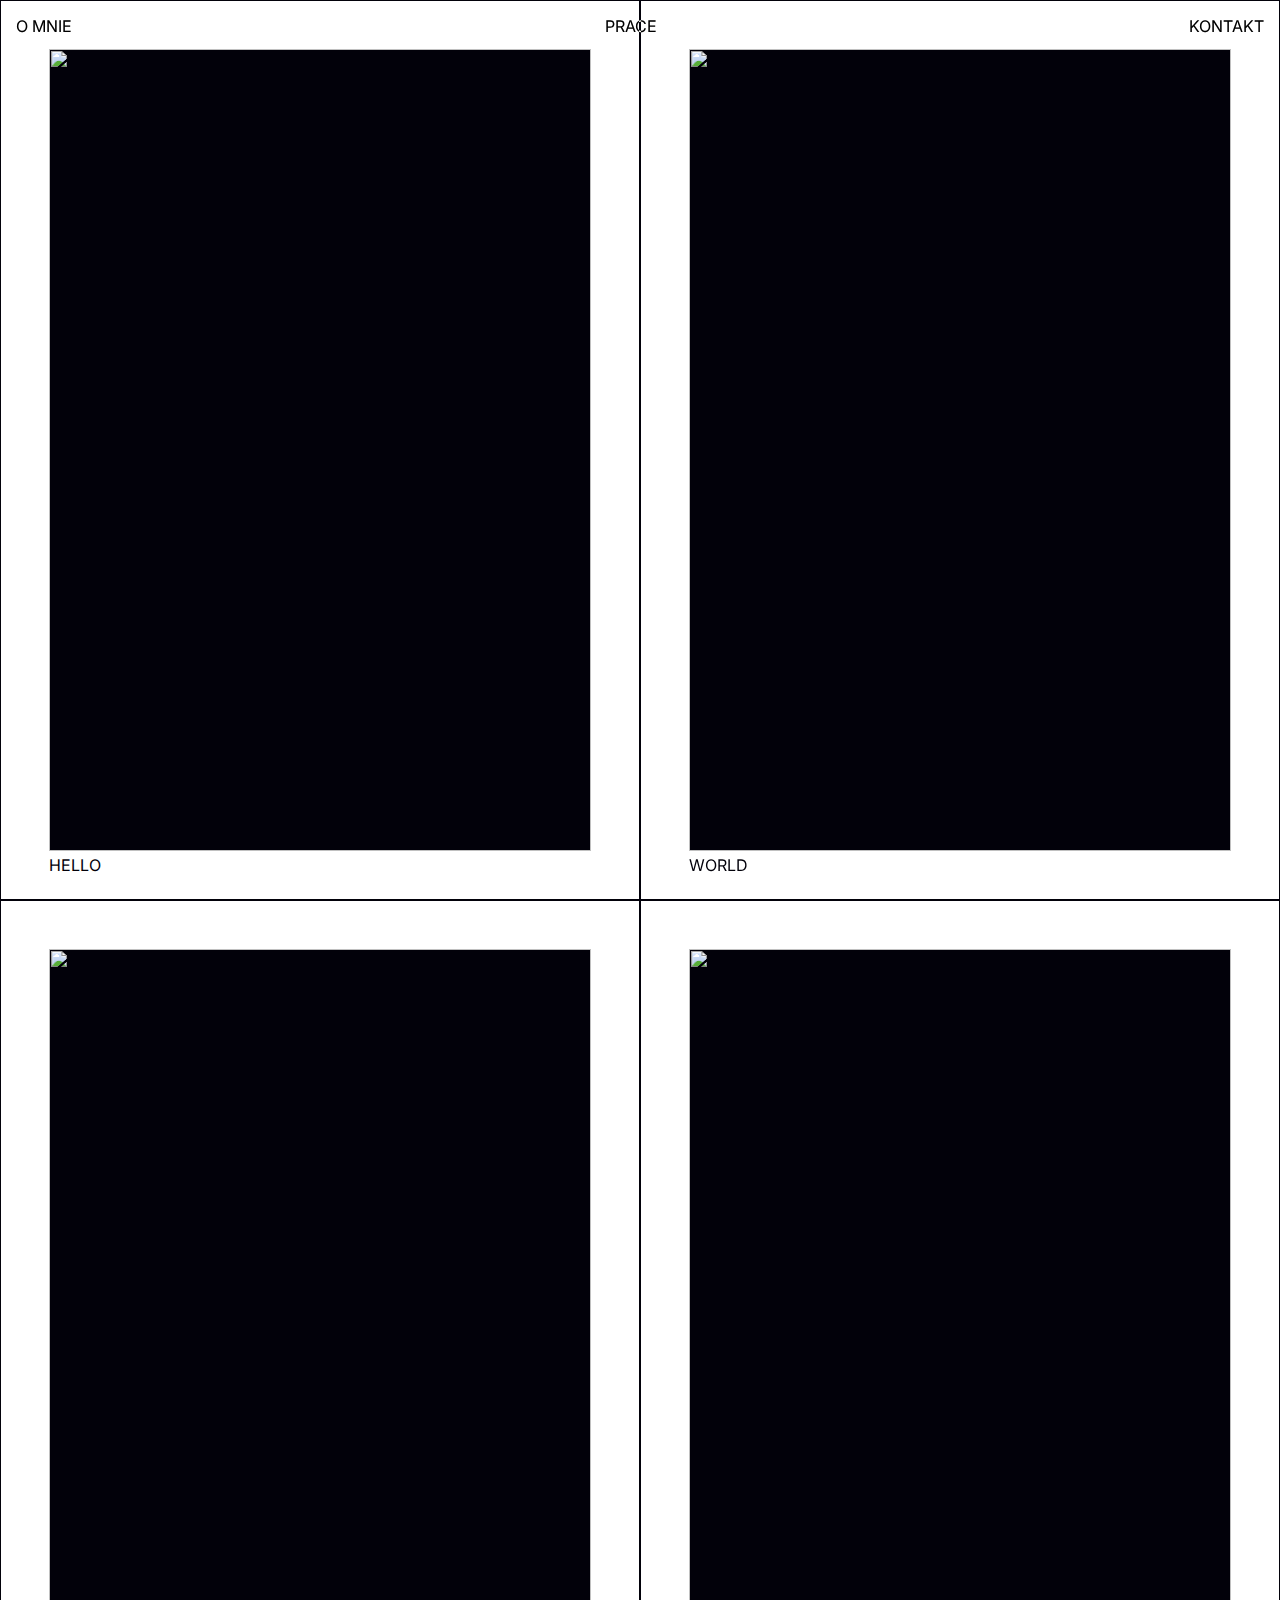
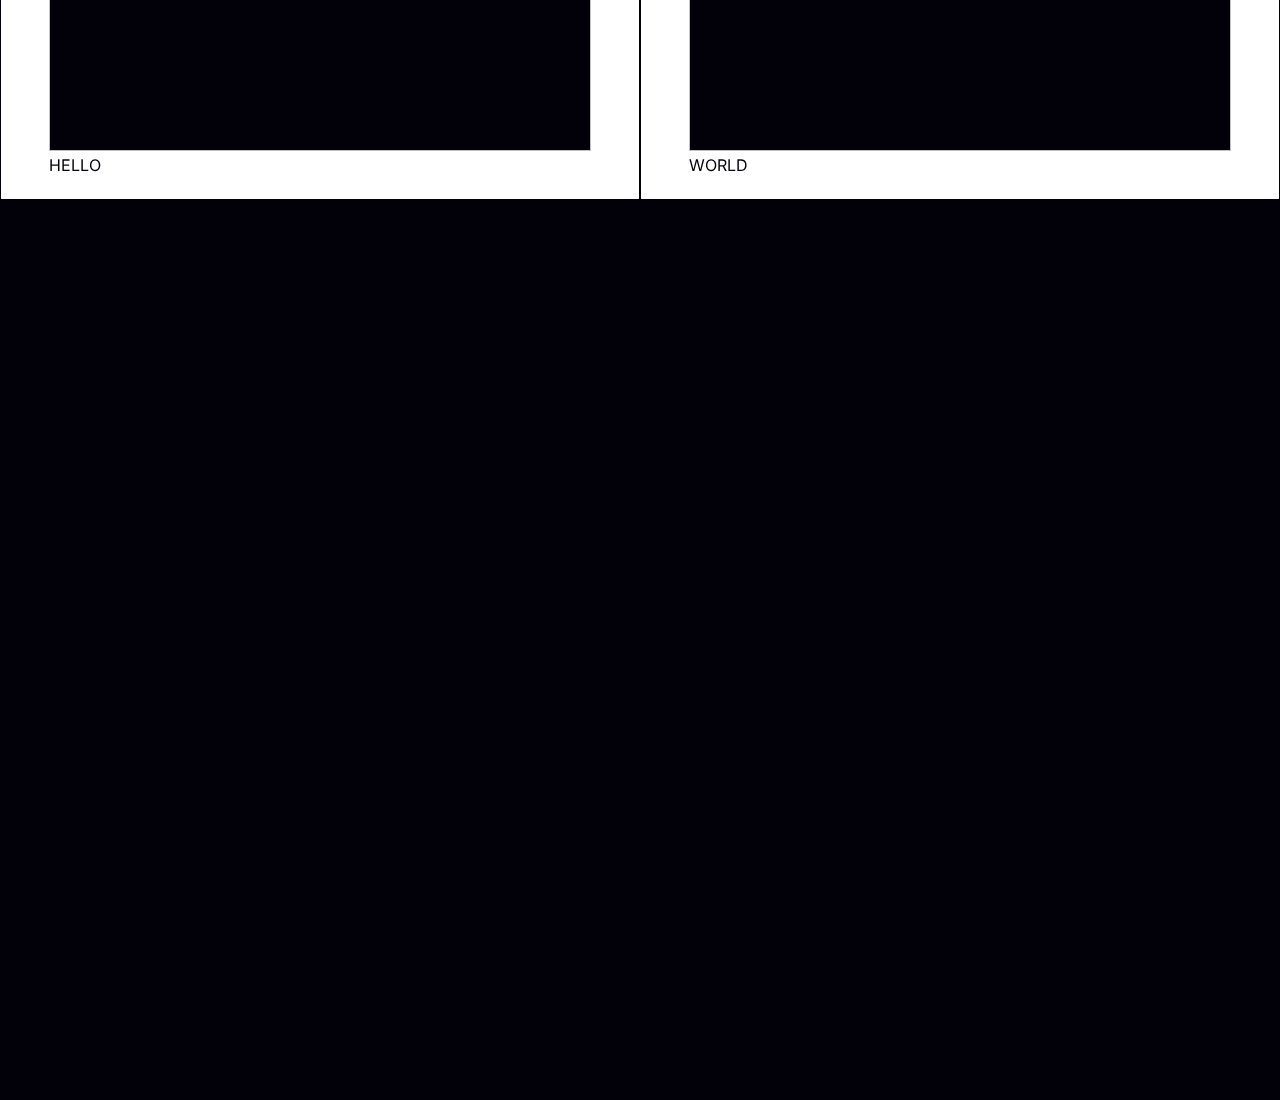
==== work.html @ bded9b58 "Add files via upload" ====
<!DOCTYPE html>
<html lang="en">
<head>
    <meta charset="UTF-8">
    <meta name="viewport" content="width=device-width, initial-scale=1.0">
    <link rel="stylesheet" href="stylesheets/work_stylesheet.css">
    <link rel="preconnect" href="https://fonts.googleapis.com"><link rel="preconnect" href="https://fonts.gstatic.com" crossorigin><link href="https://fonts.googleapis.com/css2?family=Inter:ital,opsz,wght@0,14..32,100..900;1,14..32,100..900&family=Kings&family=Sorts+Mill+Goudy:ital@0;1&display=swap" rel="stylesheet">
    <title>Portfolio</title>
</head>
<body>
    <div class="main">
        <div class="top" id="hero"></div>
        <div class="navbar" id="navbar">
            <div class="box">
                <a class="link"href="index.html">O MNIE</a>
                <a class="link" href="work.html">PRACE</a>
                <a href="mailto:rubaswojciech@gmail.com">KONTAKT</a>
            </div>
        </div>
        <div class="main-content">
            <div class="content">
                <div class="box" id="box-1">
                    <img src="" alt="">
                    <div class="undercontent">HELLO</div>
                </div>
                <div class="box" id="box-2">
                    <img src="" alt="">
                    <div class="undercontent">WORLD</div>
                </div>
                <div class="box" id="box-3">
                    <img src="" alt="">
                    <div class="undercontent">HELLO</div>
                </div>
                <div class="box" id="box-1">
                    <img src="" alt="">
                    <div class="undercontent">WORLD</div>
                </div>
            </div>
        </div>
        <div class="footer">
            <div class="box">
                <div class="content">
                    <div class="up">
                        <div class="left">
                            <a href="">O MNIE</a>
                            <a href="">PRACE</a>
                        </div>
                        <a href="#hero" onclick="lenis.scrollTo('#hero',{duration:2})" class="backtop"><img src="media/arrow_down.svg">&nbsp; &nbsp;{&nbsp; &nbsp;Z POWROTEM NA GÓRE&nbsp; &nbsp;}</a>
                        <div class="right">
                            <a href="">GitHub</a>
                            <a href="">Instagram</a>
                            <a href="">X (Twitter)</a>
                        </div>
                    </div>
                    <div class="mid">
                        <div class="left">
                            <div class="headl">KONTAKT</div>
                            <div class="content">
                                <a href="tel:+48669750376">+48 669 750 376</a><br>
                                <a href="mailto:rubaswojciech@gmail.com">rubaswojciech@gmail.com</a>
                            </div>
                        </div>
                        <div class="right">
                            <div class="headl">LOKALIZACJA</div>
                            <div class="content">
                                <div>Kwiatków 11, 63-410<br>Ostrów Wielkopolski, Polska</div>
                            </div>
                        </div>
                    </div>
                    <div class="down">
                        <span>© WOJCIECH RUBAS</span>
                    </div>
                </div>
                <div class="background">
                    <img src="media/surname-svg.svg" alt="">
                </div>
            </div>
        </div>
    </div>
    <script>
        window.addEventListener("scroll", function () {
            const navbar = document.getElementById("navbar");
            const scrollPosition = window.innerHeight + window.scrollY;
            const documentHeight = document.documentElement.scrollHeight;
            const threshold = 16;

            if (scrollPosition >= documentHeight - threshold) {
                navbar.classList.add("hidden");
            } else {
                navbar.classList.remove("hidden");
            }
        });
    </script>
</body>
</html>
---- stylesheets/work_stylesheet.css ----
html, body {
  scroll-behavior: initial;
  padding: 0;
  margin: 0;
  box-sizing: border-box;
  font-family: "Inter", serif;
  color: white;
  background-color: #02010a;
}
html ::-webkit-scrollbar, body ::-webkit-scrollbar {
  width: 0.5rem;
  background-color: rgba(253, 254, 245, 0.1);
}
html ::-webkit-scrollbar-thumb, body ::-webkit-scrollbar-thumb {
  background-color: rgb(255, 255, 255);
}
html .main .top, body .main .top {
  height: 0px;
  position: relative;
  top: -1rem;
}
html .main .navbar, body .main .navbar {
  width: 100%;
  position: fixed;
  mix-blend-mode: difference;
  z-index: 10000;
  transition: transform 0.5s ease-in-out;
}
html .main .navbar .box, body .main .navbar .box {
  padding: 1rem;
  display: flex;
  position: relative;
  flex-direction: row;
  justify-content: space-between;
}
html .main .navbar .box a, body .main .navbar .box a {
  position: relative;
  text-decoration: none;
  color: rgb(255, 255, 255);
  transition: all 0.35s ease;
}
html .main .navbar .box a::before, body .main .navbar .box a::before {
  content: "";
  position: absolute;
  width: 100%;
  height: 2px;
  bottom: 0;
  left: 0;
  background-color: #2c16de;
  visibility: hidden;
  transform: scaleX(0);
  transition: all 0.3s ease-in-out 0s;
}
html .main .navbar .box a:hover, body .main .navbar .box a:hover {
  color: rgb(255, 255, 255);
}
html .main .navbar .box a:hover::before, body .main .navbar .box a:hover::before {
  visibility: visible;
  transform: scaleX(1);
}
html .main .main-content, body .main .main-content {
  z-index: 2;
  position: relative;
  overflow: hidden;
}
html .main .main-content .content, body .main .main-content .content {
  height: auto;
  width: 100%;
  display: flex;
  flex-wrap: wrap;
}
html .main .main-content .content .box, body .main .main-content .content .box {
  height: 100vh;
  width: 50%;
  color: #02010a;
  box-sizing: border-box;
  border: 1px solid #02010a;
  background-color: white;
  padding: 3rem;
}
html .main .main-content .content .box img, body .main .main-content .content .box img {
  width: 100%;
  height: 100%;
  background-color: #02010a;
}
html .main .main-content .content .box .undercontent, body .main .main-content .content .box .undercontent {
  height: -moz-fit-content;
  height: fit-content;
  width: -moz-fit-content;
  width: fit-content;
}
html .main .footer::before, body .main .footer::before {
  content: " ";
  position: absolute;
  z-index: 0;
  width: 100%;
  height: 100%;
  opacity: 12%;
  background-image: url(https://i.gifer.com/5zWt.gif); /*https://i.gifer.com/IVvP.gif*/
  background-position: 50% 0;
  background-size: cover;
}
html .main .footer, body .main .footer {
  position: sticky;
  bottom: 0;
  background-color: #02010a;
  height: 100vh;
  width: auto;
  overflow: hidden;
}
html .main .footer .box, body .main .footer .box {
  position: relative;
  padding: 0 24rem;
  padding-top: 4rem;
  display: flex;
  flex-direction: column;
  align-items: center;
  top: 121px;
}
html .main .footer .box .content, body .main .footer .box .content {
  width: 100%;
}
html .main .footer .box .content .up, body .main .footer .box .content .up {
  padding-bottom: 40px;
  display: flex;
  justify-content: space-between;
  align-items: flex-start;
}
html .main .footer .box .content .up .left, html .main .footer .box .content .up .right, body .main .footer .box .content .up .left, body .main .footer .box .content .up .right {
  display: flex;
  flex-direction: column;
  align-items: flex-start;
}
html .main .footer .box .content .up .left a, html .main .footer .box .content .up .right a, body .main .footer .box .content .up .left a, body .main .footer .box .content .up .right a {
  font-size: 2rem;
  text-decoration: none;
  color: white;
}
html .main .footer .box .content .up .backtop, body .main .footer .box .content .up .backtop {
  display: flex;
  flex-direction: row;
  align-items: center;
}
html .main .footer .box .content .up .backtop img, body .main .footer .box .content .up .backtop img {
  height: 1.5rem;
  rotate: 180deg;
}
html .main .footer .box .content .up .right, body .main .footer .box .content .up .right {
  align-items: flex-end;
}
html .main .footer .box .content .mid, body .main .footer .box .content .mid {
  padding-bottom: 121px;
  display: flex;
  justify-content: space-between;
}
html .main .footer .box .content .mid .left, body .main .footer .box .content .mid .left {
  justify-items: left;
}
html .main .footer .box .content .mid .left .content, body .main .footer .box .content .mid .left .content {
  font-size: 2rem;
}
html .main .footer .box .content .mid .right, body .main .footer .box .content .mid .right {
  justify-items: right;
}
html .main .footer .box .content .mid .right .content, body .main .footer .box .content .mid .right .content {
  text-align: right;
  font-size: 2rem;
}
html .main .footer .box .content .down, body .main .footer .box .content .down {
  justify-self: right;
}
html .main .footer .box .background, body .main .footer .box .background {
  position: relative;
  width: 140%;
  overflow: visible;
}
html .main .footer a, body .main .footer a {
  position: relative;
  text-decoration: none;
  color: rgb(255, 255, 255);
  transition: all 0.35s ease;
}
html .main .footer a::before, body .main .footer a::before {
  content: "";
  position: absolute;
  width: 100%;
  height: 2px;
  bottom: 0;
  left: 0;
  background-color: #2c16de;
  visibility: hidden;
  transform: scaleX(0);
  transition: all 0.3s ease-in-out 0s;
}
html .main .footer a:hover, body .main .footer a:hover {
  color: rgb(255, 255, 255);
}
html .main .footer a:hover::before, body .main .footer a:hover::before {
  visibility: visible;
  transform: scaleX(1);
}
html .main .active, body .main .active {
  z-index: 1;
}
html .main .hidden, body .main .hidden {
  transform: translateY(-100%);
}/*# sourceMappingURL=work_stylesheet.css.map */
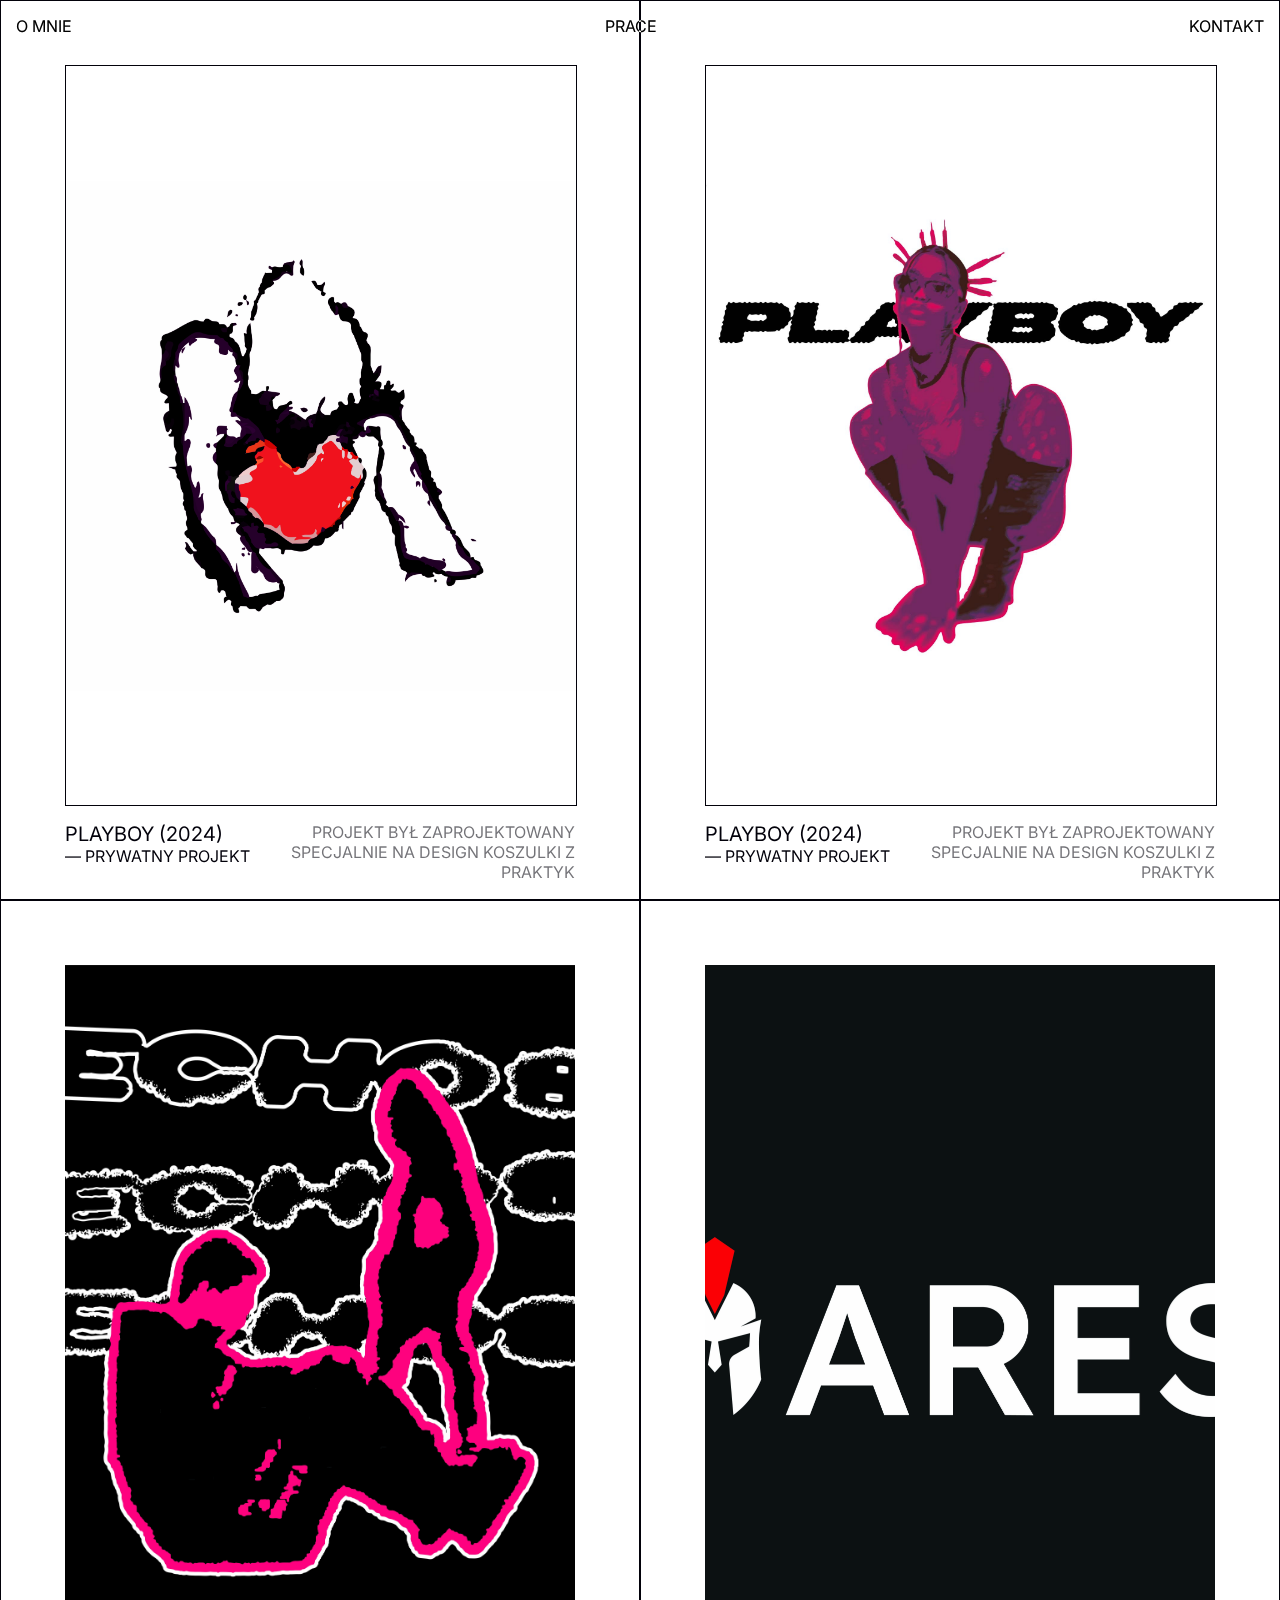
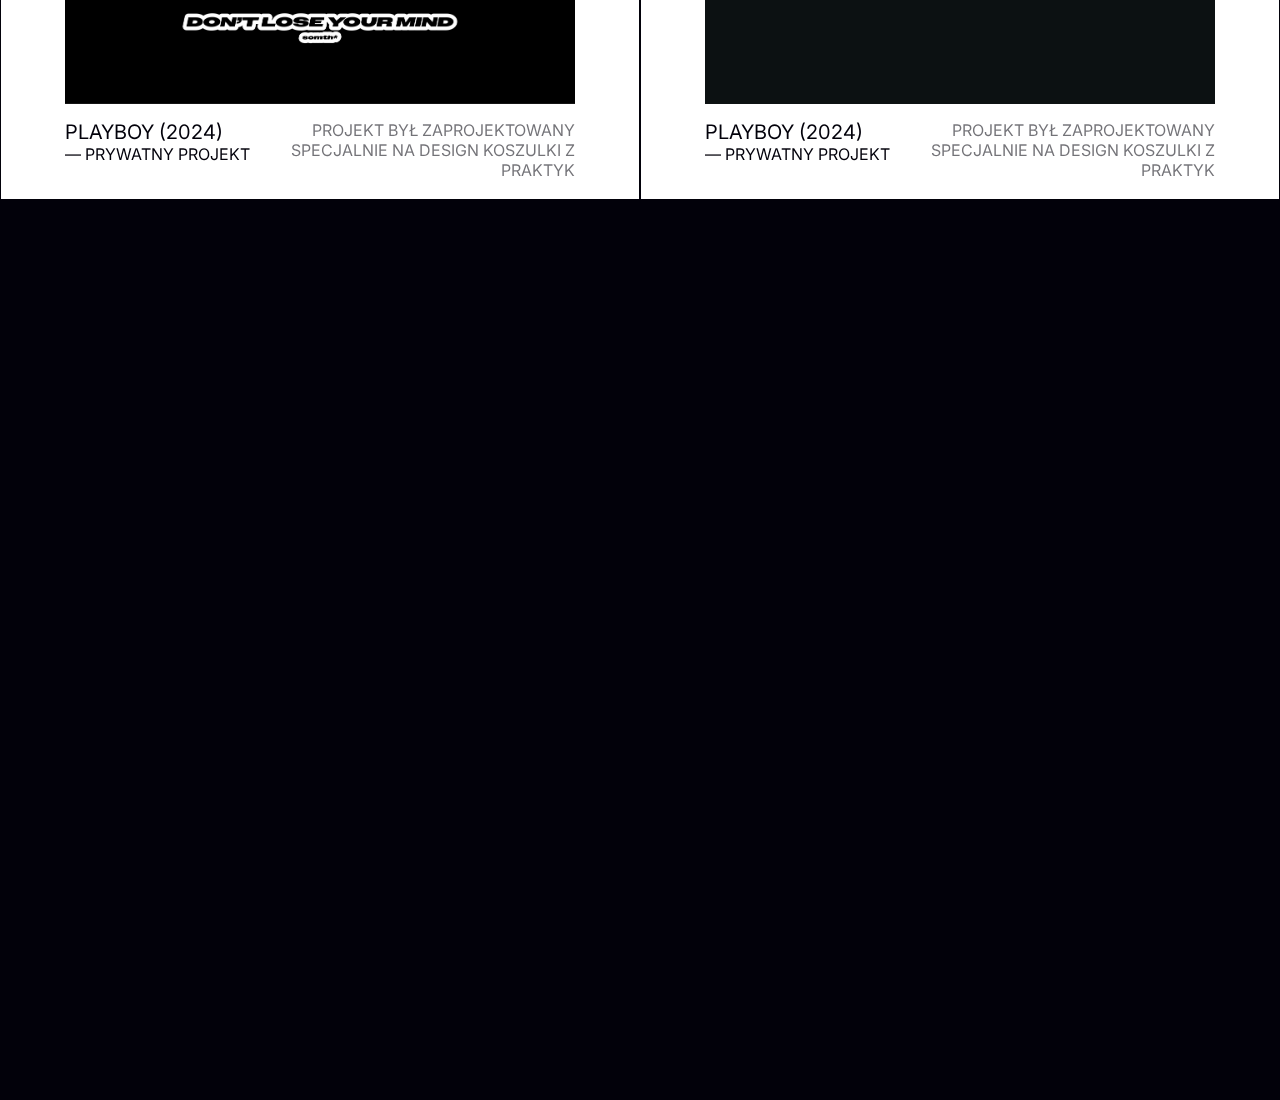
==== commit 576089bc: "Add files via upload" ====
--- a/work.html
+++ b/work.html
@@ -4,7 +4,7 @@
     <meta charset="UTF-8">
     <meta name="viewport" content="width=device-width, initial-scale=1.0">
     <link rel="stylesheet" href="stylesheets/work_stylesheet.css">
-    <link rel="preconnect" href="https://fonts.googleapis.com"><link rel="preconnect" href="https://fonts.gstatic.com" crossorigin><link href="https://fonts.googleapis.com/css2?family=Inter:ital,opsz,wght@0,14..32,100..900;1,14..32,100..900&family=Kings&family=Sorts+Mill+Goudy:ital@0;1&display=swap" rel="stylesheet">
+    <link rel="preconnect" href="https://fonts.googleapis.com"><link rel="preconnect" href="https://fonts.gstatic.com" crossorigin><link href="https://fonts.googleapis.com/css2?family=Inter:ital,opsz,wght@0,14..32,100..900;1,14..32,100..900&family=Sorts+Mill+Goudy:ital@0;1&display=swap" rel="stylesheet">
     <title>Portfolio</title>
 </head>
 <body>
@@ -20,20 +20,52 @@
         <div class="main-content">
             <div class="content">
                 <div class="box" id="box-1">
-                    <img src="" alt="">
-                    <div class="undercontent">HELLO</div>
+                    <div class="img" style="background-image: url(media/ghost-love.jpg);"></div>
+                    <div class="undercontent">
+                        <div class="left">
+                            <div class="title">PLAYBOY&nbsp;(2024)</div>
+                            <div class="subtitle">— PRYWATNY PROJEKT</div>
+                        </div>
+                        <div class="right">
+                            <div class="des">PROJEKT BYŁ ZAPROJEKTOWANY SPECJALNIE NA DESIGN KOSZULKI&nbsp;Z PRAKTYK</div>
+                        </div>
+                    </div>
                 </div>
                 <div class="box" id="box-2">
-                    <img src="" alt="">
-                    <div class="undercontent">WORLD</div>
+                    <div class="img" style="background-image: url(media/playboy-tshirt-design.jpeg);"></div>
+                    <div class="undercontent">
+                        <div class="left">
+                            <div class="title">PLAYBOY&nbsp;(2024)</div>
+                            <div class="subtitle">— PRYWATNY PROJEKT</div>
+                        </div>
+                        <div class="right">
+                            <div class="des">PROJEKT BYŁ ZAPROJEKTOWANY SPECJALNIE NA DESIGN KOSZULKI&nbsp;Z PRAKTYK</div>
+                        </div>
+                    </div>
                 </div>
                 <div class="box" id="box-3">
-                    <img src="" alt="">
-                    <div class="undercontent">HELLO</div>
+                    <div class="img" style="background-image: url(media/echos-tshirt-design.jpg);"></div>
+                    <div class="undercontent">
+                        <div class="left">
+                            <div class="title">PLAYBOY&nbsp;(2024)</div>
+                            <div class="subtitle">— PRYWATNY PROJEKT</div>
+                        </div>
+                        <div class="right">
+                            <div class="des">PROJEKT BYŁ ZAPROJEKTOWANY SPECJALNIE NA DESIGN KOSZULKI&nbsp;Z PRAKTYK</div>
+                        </div>
+                    </div>
                 </div>
-                <div class="box" id="box-1">
-                    <img src="" alt="">
-                    <div class="undercontent">WORLD</div>
+                <div class="box" id="box-4">
+                    <div class="img" style="background-image: url(media/ares-branding.jpg);"></div>
+                    <div class="undercontent">
+                        <div class="left">
+                            <div class="title">PLAYBOY&nbsp;(2024)</div>
+                            <div class="subtitle">— PRYWATNY PROJEKT</div>
+                        </div>
+                        <div class="right">
+                            <div class="des">PROJEKT BYŁ ZAPROJEKTOWANY SPECJALNIE NA DESIGN KOSZULKI&nbsp;Z PRAKTYK</div>
+                        </div>
+                    </div>
                 </div>
             </div>
         </div>
@@ -45,7 +77,7 @@
                             <a href="">O MNIE</a>
                             <a href="">PRACE</a>
                         </div>
-                        <a href="#hero" onclick="lenis.scrollTo('#hero',{duration:2})" class="backtop"><img src="media/arrow_down.svg">&nbsp; &nbsp;{&nbsp; &nbsp;Z POWROTEM NA GÓRE&nbsp; &nbsp;}</a>
+                        <a href="#hero" class="backtop"><img src="media/arrow_down.svg">&nbsp; &nbsp;{&nbsp; &nbsp;Z POWROTEM NA GÓRE&nbsp; &nbsp;}</a>
                         <div class="right">
                             <a href="">GitHub</a>
                             <a href="">Instagram</a>
@@ -63,7 +95,7 @@
                         <div class="right">
                             <div class="headl">LOKALIZACJA</div>
                             <div class="content">
-                                <div>Kwiatków 11, 63-410<br>Ostrów Wielkopolski, Polska</div>
+                                <div>Ostrów Wielkopolski, Polska</div>
                             </div>
                         </div>
                     </div>
--- a/stylesheets/work_stylesheet.css
+++ b/stylesheets/work_stylesheet.css
@@ -1,10 +1,10 @@
 html, body {
+  scroll-behavior: smooth;
   scroll-behavior: initial;
   padding: 0;
   margin: 0;
   box-sizing: border-box;
   font-family: "Inter", serif;
-  color: white;
   background-color: #02010a;
 }
 html ::-webkit-scrollbar, body ::-webkit-scrollbar {
@@ -59,9 +59,8 @@
   transform: scaleX(1);
 }
 html .main .main-content, body .main .main-content {
-  z-index: 2;
-  position: relative;
-  overflow: hidden;
+  z-index: 10;
+  position: relative;
 }
 html .main .main-content .content, body .main .main-content .content {
   height: auto;
@@ -76,18 +75,44 @@
   box-sizing: border-box;
   border: 1px solid #02010a;
   background-color: white;
-  padding: 3rem;
-}
-html .main .main-content .content .box img, body .main .main-content .content .box img {
-  width: 100%;
-  height: 100%;
-  background-color: #02010a;
+  padding: 4rem;
+}
+html .main .main-content .content .box .img, body .main .main-content .content .box .img {
+  width: 100%;
+  height: 96%;
+  background-size: contain;
+  background-position: center;
+  background-repeat: no-repeat;
 }
 html .main .main-content .content .box .undercontent, body .main .main-content .content .box .undercontent {
+  padding-top: 1rem;
   height: -moz-fit-content;
   height: fit-content;
+  display: flex;
+  flex-direction: row;
+  justify-content: space-between;
+}
+html .main .main-content .content .box .undercontent .left, body .main .main-content .content .box .undercontent .left {
   width: -moz-fit-content;
   width: fit-content;
+  justify-items: left;
+}
+html .main .main-content .content .box .undercontent .left .title, body .main .main-content .content .box .undercontent .left .title {
+  font-size: 1.25em;
+}
+html .main .main-content .content .box .undercontent .left .subtitle, body .main .main-content .content .box .undercontent .left .subtitle {
+  font-size: medium;
+}
+html .main .main-content .content .box .undercontent .right, body .main .main-content .content .box .undercontent .right {
+  opacity: 55%;
+  width: 60%;
+  text-align: right;
+}
+html .main .main-content .content #box-1 .img, html .main .main-content .content #box-2 .img, body .main .main-content .content #box-1 .img, body .main .main-content .content #box-2 .img {
+  border: 1px solid #02010a;
+}
+html .main .main-content .content #box-3 .img, html .main .main-content .content #box-4 .img, body .main .main-content .content #box-3 .img, body .main .main-content .content #box-4 .img {
+  background-size: cover;
 }
 html .main .footer::before, body .main .footer::before {
   content: " ";
@@ -152,6 +177,7 @@
   padding-bottom: 121px;
   display: flex;
   justify-content: space-between;
+  align-items: flex-end;
 }
 html .main .footer .box .content .mid .left, body .main .footer .box .content .mid .left {
   justify-items: left;
@@ -199,9 +225,6 @@
   visibility: visible;
   transform: scaleX(1);
 }
-html .main .active, body .main .active {
-  z-index: 1;
-}
 html .main .hidden, body .main .hidden {
   transform: translateY(-100%);
 }/*# sourceMappingURL=work_stylesheet.css.map */